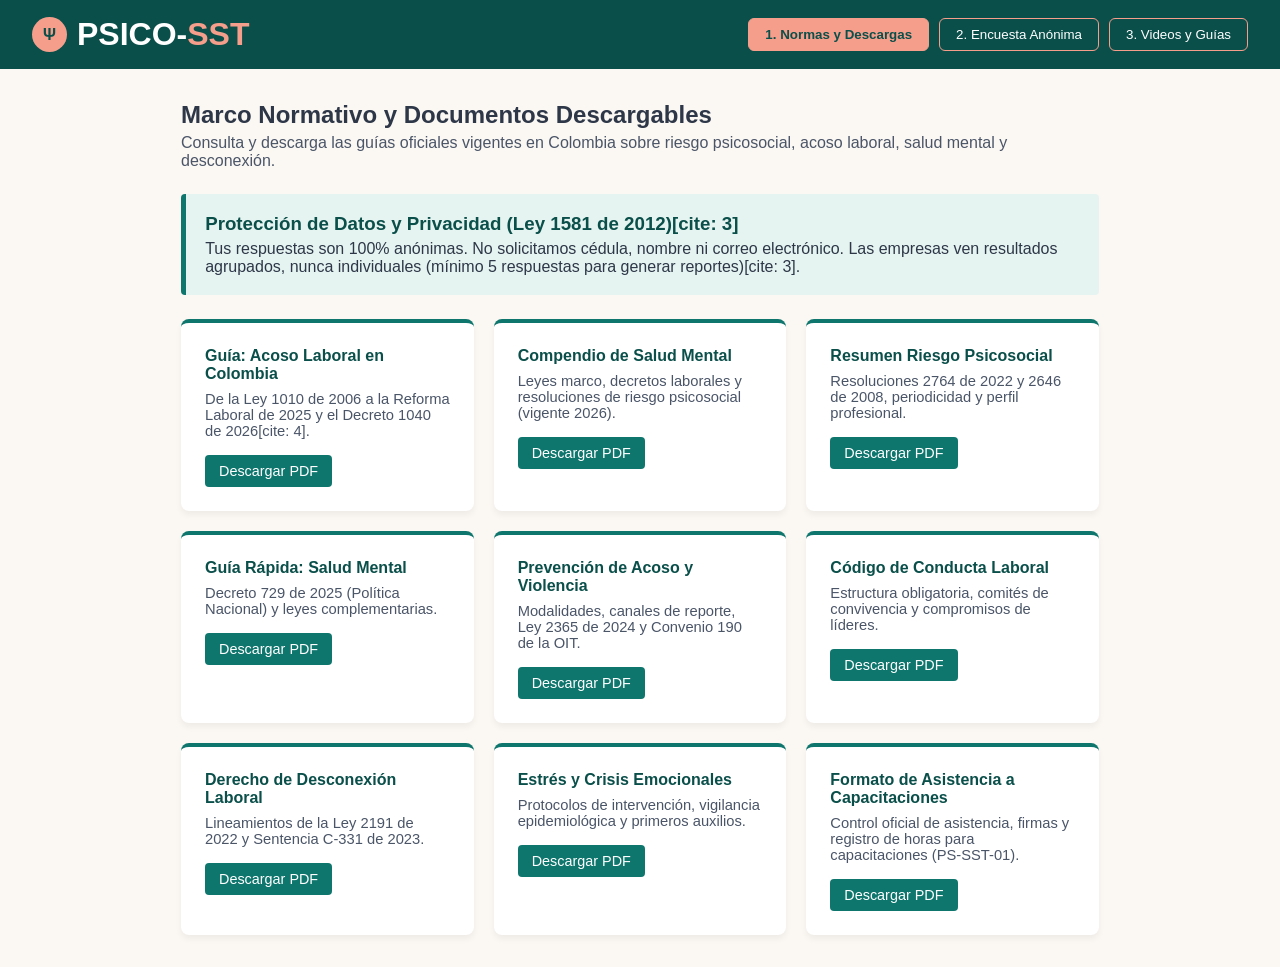
==== index.html @ b2d8d2ae "Add files via upload" ====
<!DOCTYPE html>
<html lang="es">
<head>
  <meta charset="UTF-8">
  <meta name="viewport" content="width=device-width, initial-scale=1.0">
  <title>Psico-SST | Salud Mental y Seguridad en el Trabajo</title>
  <link rel="stylesheet" href="styles.css">
</head>
<body>

  <!-- Encabezado Principal -->
  <header class="navbar">
    <div class="brand">
      <div class="shield-icon">Ψ</div>
      <h1>PSICO-<span>SST</span></h1>
    </div>
    <nav>
      <button type="button" class="nav-btn active" onclick="switchTab('modulo1', event)">1. Normas y Descargas</button>
      <button type="button" class="nav-btn" onclick="switchTab('modulo2', event)">2. Encuesta Anónima</button>
      <button type="button" class="nav-btn" onclick="switchTab('modulo3', event)">3. Videos y Guías</button>
    </nav>
  </header>

  <main class="container">

    <!-- MODULO 1: DOCUMENTACION Y NORMAS -->
    <section id="modulo1" class="tab-content active">
      <h2>Marco Normativo y Documentos Descargables</h2>
      <p class="section-desc">Consulta y descarga las guías oficiales vigentes en Colombia sobre riesgo psicosocial, acoso laboral, salud mental y desconexión.</p>

      <div class="legal-banner">
        <h3>Protección de Datos y Privacidad (Ley 1581 de 2012)[cite: 3]</h3>
        <p>Tus respuestas son 100% anónimas. No solicitamos cédula, nombre ni correo electrónico. Las empresas ven resultados agrupados, nunca individuales (mínimo 5 respuestas para generar reportes)[cite: 3].</p>
      </div>

      <div class="grid-cards">
        <div class="card">
          <h4>Guía: Acoso Laboral en Colombia</h4>
          <p>De la Ley 1010 de 2006 a la Reforma Laboral de 2025 y el Decreto 1040 de 2026[cite: 4].</p>
          <a href="assets/docs/leyes_acoso_laboral_colombia.pdf" download class="btn-download">Descargar PDF</a>
        </div>
        <div class="card">
          <h4>Compendio de Salud Mental</h4>
          <p>Leyes marco, decretos laborales y resoluciones de riesgo psicosocial (vigente 2026).</p>
          <a href="assets/docs/decretos_leyes_salud_mental_colombia.pdf" download class="btn-download">Descargar PDF</a>
        </div>
        <div class="card">
          <h4>Resumen Riesgo Psicosocial</h4>
          <p>Resoluciones 2764 de 2022 y 2646 de 2008, periodicidad y perfil profesional.</p>
          <a href="assets/docs/resumen_normativo_riesgo_psicosocial.pdf" download class="btn-download">Descargar PDF</a>
        </div>
        <div class="card">
          <h4>Guía Rápida: Salud Mental</h4>
          <p>Decreto 729 de 2025 (Política Nacional) y leyes complementarias.</p>
          <a href="assets/docs/decretos_salud_mental_colombia.pdf" download class="btn-download">Descargar PDF</a>
        </div>
        <div class="card">
          <h4>Prevención de Acoso y Violencia</h4>
          <p>Modalidades, canales de reporte, Ley 2365 de 2024 y Convenio 190 de la OIT.</p>
          <a href="assets/docs/acoso_laboral_y_violencia_colombia.pdf" download class="btn-download">Descargar PDF</a>
        </div>
        <div class="card">
          <h4>Código de Conducta Laboral</h4>
          <p>Estructura obligatoria, comités de convivencia y compromisos de líderes.</p>
          <a href="assets/docs/codigo_de_conducta_convivencia_laboral_colombia.pdf" download class="btn-download">Descargar PDF</a>
        </div>
        <div class="card">
          <h4>Derecho de Desconexión Laboral</h4>
          <p>Lineamientos de la Ley 2191 de 2022 y Sentencia C-331 de 2023.</p>
          <a href="assets/docs/desconexion_laboral_colombia.pdf" download class="btn-download">Descargar PDF</a>
        </div>
        <div class="card">
          <h4>Estrés y Crisis Emocionales</h4>
          <p>Protocolos de intervención, vigilancia epidemiológica y primeros auxilios.</p>
          <a href="assets/docs/estres_laboral_y_crisis_emocionales_colombia.pdf" download class="btn-download">Descargar PDF</a>
        </div>
        <div class="card">
          <h4>Formato de Asistencia a Capacitaciones</h4>
          <p>Control oficial de asistencia, firmas y registro de horas para capacitaciones (PS-SST-01).</p>
          <a href="assets/docs/Formato_Asistencia_Capacitaciones.pdf" download class="btn-download">Descargar PDF</a>
        </div>
      </div>
    </section>

    <!-- MODULO 2: ENCUESTA DE RIESGO PSICOSOCIAL -->
    <section id="modulo2" class="tab-content">
      <h2>Encuesta Anónima de Riesgo Psicosocial</h2>
      <p class="section-desc">Por favor responde con total sinceridad. Selecciona una opción para cada pregunta.</p>

      <form id="psicoForm">

        <div class="question-block">
          <p class="q-text">1. Al terminar mi jornada me siento con energía suficiente para atender mi vida personal.</p>
          <div class="options-group">
            <label><input type="radio" name="p1" value="Siempre" required> Siempre</label>
            <label><input type="radio" name="p1" value="Casi siempre"> Casi siempre</label>
            <label><input type="radio" name="p1" value="Casi nunca"> Casi nunca</label>
            <label><input type="radio" name="p1" value="Nunca"> Nunca</label>
          </div>
        </div>

        <div class="question-block">
          <p class="q-text">2. Logro manejar la presión de mi trabajo sin sentirme desbordado/a.</p>
          <div class="options-group">
            <label><input type="radio" name="p2" value="Siempre" required> Siempre</label>
            <label><input type="radio" name="p2" value="Casi siempre"> Casi siempre</label>
            <label><input type="radio" name="p2" value="Casi nunca"> Casi nunca</label>
            <label><input type="radio" name="p2" value="Nunca"> Nunca</label>
          </div>
        </div>

        <div class="question-block">
          <p class="q-text">3. Duermo bien y descanso lo suficiente durante la semana laboral.</p>
          <div class="options-group">
            <label><input type="radio" name="p3" value="Siempre" required> Siempre</label>
            <label><input type="radio" name="p3" value="Casi siempre"> Casi siempre</label>
            <label><input type="radio" name="p3" value="Casi nunca"> Casi nunca</label>
            <label><input type="radio" name="p3" value="Nunca"> Nunca</label>
          </div>
        </div>

        <div class="question-block">
          <p class="q-text">4. Cuando siento mucha tensión en el trabajo, puedo hacer una pausa para recuperarme.</p>
          <div class="options-group">
            <label><input type="radio" name="p4" value="Siempre" required> Siempre</label>
            <label><input type="radio" name="p4" value="Casi siempre"> Casi siempre</label>
            <label><input type="radio" name="p4" value="Casi nunca"> Casi nunca</label>
            <label><input type="radio" name="p4" value="Nunca"> Nunca</label>
          </div>
        </div>

        <div class="question-block">
          <p class="q-text">5. Puedo ignorar mensajes o llamadas de trabajo fuera de mi horario sin que mi jefe o equipo me lo reclamen.</p>
          <div class="options-group">
            <label><input type="radio" name="p5" value="Siempre" required> Siempre</label>
            <label><input type="radio" name="p5" value="Casi siempre"> Casi siempre</label>
            <label><input type="radio" name="p5" value="Casi nunca"> Casi nunca</label>
            <label><input type="radio" name="p5" value="Nunca"> Nunca</label>
          </div>
        </div>

        <div class="question-block">
          <p class="q-text">6. Mis vacaciones, permisos y días de descanso se respetan completos.</p>
          <div class="options-group">
            <label><input type="radio" name="p6" value="Siempre" required> Siempre</label>
            <label><input type="radio" name="p6" value="Casi siempre"> Casi siempre</label>
            <label><input type="radio" name="p6" value="Casi nunca"> Casi nunca</label>
            <label><input type="radio" name="p6" value="Nunca"> Nunca</label>
          </div>
        </div>

        <div class="question-block">
          <p class="q-text">7. Mi jefe o mi equipo evita pedirme tareas fuera de mi jornada, salvo urgencias justificadas.</p>
          <div class="options-group">
            <label><input type="radio" name="p7" value="Siempre" required> Siempre</label>
            <label><input type="radio" name="p7" value="Casi siempre"> Casi siempre</label>
            <label><input type="radio" name="p7" value="Casi nunca"> Casi nunca</label>
            <label><input type="radio" name="p7" value="Nunca"> Nunca</label>
          </div>
        </div>

        <div class="question-block">
          <p class="q-text">8. La cantidad de trabajo que tengo se puede cumplir dentro de mi jornada.</p>
          <div class="options-group">
            <label><input type="radio" name="p8" value="Siempre" required> Siempre</label>
            <label><input type="radio" name="p8" value="Casi siempre"> Casi siempre</label>
            <label><input type="radio" name="p8" value="Casi nunca"> Casi nunca</label>
            <label><input type="radio" name="p8" value="Nunca"> Nunca</label>
          </div>
        </div>

        <div class="question-block">
          <p class="q-text">9. Cuando tengo un problema o dudas en el trabajo, recibo apoyo de mi jefe o de mis compañeros.</p>
          <div class="options-group">
            <label><input type="radio" name="p9" value="Siempre" required> Siempre</label>
            <label><input type="radio" name="p9" value="Casi siempre"> Casi siempre</label>
            <label><input type="radio" name="p9" value="Casi nunca"> Casi nunca</label>
            <label><input type="radio" name="p9" value="Nunca"> Nunca</label>
          </div>
        </div>

        <div class="question-block">
          <p class="q-text">10. Me siento respetado/a y tratado/a con dignidad en mi lugar de trabajo.</p>
          <div class="options-group">
            <label><input type="radio" name="p10" value="Siempre" required> Siempre</label>
            <label><input type="radio" name="p10" value="Casi siempre"> Casi siempre</label>
            <label><input type="radio" name="p10" value="Casi nunca"> Casi nunca</label>
            <label><input type="radio" name="p10" value="Nunca"> Nunca</label>
          </div>
        </div>

        <div class="question-block">
          <p class="q-text">11. Me siento cómodo/a usando aplicaciones en mi celular para temas de mi trabajo.</p>
          <div class="options-group">
            <label><input type="radio" name="p11" value="Siempre" required> Siempre</label>
            <label><input type="radio" name="p11" value="Casi siempre"> Casi siempre</label>
            <label><input type="radio" name="p11" value="Casi nunca"> Casi nunca</label>
            <label><input type="radio" name="p11" value="Nunca"> Nunca</label>
          </div>
        </div>

        <div class="question-block">
          <p class="q-text">12. Me gustaría contar con una app que me explique mis derechos sobre salud mental en el trabajo.</p>
          <div class="options-group">
            <label><input type="radio" name="p12" value="Siempre" required> Siempre</label>
            <label><input type="radio" name="p12" value="Casi siempre"> Casi siempre</label>
            <label><input type="radio" name="p12" value="Casi nunca"> Casi nunca</label>
            <label><input type="radio" name="p12" value="Nunca"> Nunca</label>
          </div>
        </div>

        <div class="question-block">
          <p class="q-text">13. Prefiero capacitarme en riesgo psicosocial con módulos cortos y digitales que con charlas largas.</p>
          <div class="options-group">
            <label><input type="radio" name="p13" value="Siempre" required> Siempre</label>
            <label><input type="radio" name="p13" value="Casi siempre"> Casi siempre</label>
            <label><input type="radio" name="p13" value="Casi nunca"> Casi nunca</label>
            <label><input type="radio" name="p13" value="Nunca"> Nunca</label>
          </div>
        </div>

        <div class="question-block">
          <p class="q-text">14. Confiaría en reportar una situación de acoso o malestar laboral a través de una app, si es confidencial.</p>
          <div class="options-group">
            <label><input type="radio" name="p14" value="Siempre" required> Siempre</label>
            <label><input type="radio" name="p14" value="Casi siempre"> Casi siempre</label>
            <label><input type="radio" name="p14" value="Casi nunca"> Casi nunca</label>
            <label><input type="radio" name="p14" value="Nunca"> Nunca</label>
          </div>
        </div>

        <div class="question-block">
          <p class="q-text">15. Creo que mi empresa debería ofrecer más herramientas digitales para cuidar la salud mental de sus trabajadores.</p>
          <div class="options-group">
            <label><input type="radio" name="p15" value="Siempre" required> Siempre</label>
            <label><input type="radio" name="p15" value="Casi siempre"> Casi siempre</label>
            <label><input type="radio" name="p15" value="Casi nunca"> Casi nunca</label>
            <label><input type="radio" name="p15" value="Nunca"> Nunca</label>
          </div>
        </div>

        <button type="submit" class="btn-submit">Enviar Respuestas Anónimas</button>
      </form>
      <div id="surveyFeedback" class="feedback-msg"></div>
    </section>

    <!-- MODULO 3: REPOSITORIO DE VIDEOS Y GUIAS PRÁCTICAS -->
    <section id="modulo3" class="tab-content">
      <h2>Divulgación y Pausas Activas Interactivas</h2>
      <p class="section-desc">Cápsulas audiovisuales y guías visuales paso a paso para el autocuidado y la salud mental.</p>

      <!-- Subsección de Infografías Prácticas con clase zoomable -->
      <h3 style="color: var(--verde-profundo); margin-top: 1.5rem; margin-bottom: 1rem;">Guías Visuales de Autocuidado (Haz clic para ampliar)</h3>
      
      <div class="grid-cards">
        <div class="card">
          <h4>Relajación Muscular (Tensa y Suelta)</h4>
          <p>Técnica de 6 pasos para liberar tensión física en manos, brazos, cuello y cuerpo.</p>
          <img src="assets/images/relajacion_muscular.png" alt="Relajación muscular" class="zoomable-img">
        </div>

        <div class="card">
          <h4>Cómo Relajarte y Respirar Paso a Paso</h4>
          <p>Ejercicios de postura, respiración abdominal y escaneo corporal.</p>
          <img src="assets/images/relajacion_respiracion.png" alt="Relajación y respiración" class="zoomable-img">
        </div>

        <div class="card">
          <h4>Protocolo ante Ataques de Pánico</h4>
          <p>Pasos de emergencia para recuperar el control de la respiración y la calma.</p>
          <img src="assets/images/respiracion_panico.png" alt="Ataque de pánico" class="zoomable-img">
        </div>

        <div class="card">
          <h4>Qué Hacer en Caso de Cansancio Extremo</h4>
          <p>Pautas breves de recuperación, hidratación y comunicación con líderes.</p>
          <img src="assets/images/cansancio_extremo.png" alt="Cansancio extremo" class="zoomable-img">
        </div>
      </div>

      <!-- Repositorio de Videos (Requieren formato .mp4) -->
      <h3 style="color: var(--verde-profundo); margin-top: 2.5rem; margin-bottom: 1rem;">Cápsulas Audiovisuales</h3>
      <div class="grid-cards">
        <div class="card video-card">
          <h4>Manejo del Estrés y Autorregulación</h4>
          <div class="video-container">
            <video controls controlsList="nodownload" preload="metadata" style="width: 100%; border-radius: 6px;">
              <source src="assets/video/manejo_estres.mp4" type="video/mp4">
              Tu navegador no soporta la reproducción de video.
            </video>
          </div>
        </div>

        <div class="card video-card">
          <h4>Comunicación Asertiva y Resolución de Conflictos</h4>
          <div class="video-container">
            <video controls controlsList="nodownload" preload="metadata" style="width: 100%; border-radius: 6px;">
              <source src="assets/video/comunicacion_asertiva.mp4" type="video/mp4">
              Tu navegador no soporta la reproducción de video.
            </video>
          </div>
        </div>

        <div class="card video-card">
          <h4>Desconexión Laboral y Equilibrio Personal</h4>
          <div class="video-container">
            <video controls controlsList="nodownload" preload="metadata" style="width: 100%; border-radius: 6px;">
              <source src="assets/video/desconexion_laboral.mp4" type="video/mp4">
              Tu navegador no soporta la reproducción de video.
            </video>
          </div>
        </div>
      </div>
    </section>

  </main>

  <!-- MODAL / VISOR DE IMAGEN AMPLIADA -->
  <div id="imageModal" class="modal">
    <span class="modal-close">&times;</span>
    <img class="modal-content" id="modalImg">
  </div>

  <script src="app.js"></script>
</body>
</html>
---- styles.css ----
:root {
  --verde-profundo: #0A4F4A;
  --verde-cuidado: #0F766E;
  --coral: #F59E8B;
  --coral-intenso: #C2442B;
  --crema: #FBF7F2;
  --texto: #2D3748;
}

* {
  box-sizing: border-box;
  margin: 0;
  padding: 0;
  font-family: 'Segoe UI', Tahoma, Geneva, Verdana, sans-serif;
}

body {
  background-color: var(--crema);
  color: var(--texto);
}

.navbar {
  background-color: var(--verde-profundo);
  color: white;
  padding: 1rem 2rem;
  display: flex;
  justify-content: space-between;
  align-items: center;
  flex-wrap: wrap;
  gap: 15px;
}

.brand {
  display: flex;
  align-items: center;
  gap: 10px;
}

.shield-icon {
  background-color: var(--coral);
  color: var(--verde-profundo);
  width: 35px;
  height: 35px;
  border-radius: 50%;
  display: flex;
  align-items: center;
  justify-content: center;
  font-weight: bold;
}

.brand h1 span {
  color: var(--coral);
}

nav {
  display: flex;
  gap: 10px;
  flex-wrap: wrap;
}

.nav-btn {
  background: transparent;
  border: 1px solid var(--coral);
  color: white;
  padding: 8px 16px;
  border-radius: 6px;
  cursor: pointer;
  transition: 0.3s;
}

.nav-btn.active, .nav-btn:hover {
  background-color: var(--coral);
  color: var(--verde-profundo);
  font-weight: bold;
}

.container {
  max-width: 950px;
  margin: 2rem auto;
  padding: 0 1rem;
}

.section-desc {
  margin-top: 5px;
  margin-bottom: 15px;
  color: #4A5568;
}

.tab-content {
  display: none;
}

.tab-content.active {
  display: block;
}

.legal-banner {
  background-color: #E6F4F1;
  border-left: 5px solid var(--verde-cuidado);
  padding: 1.2rem;
  margin: 1.5rem 0;
  border-radius: 4px;
}

.legal-banner h3 {
  color: var(--verde-profundo);
  margin-bottom: 5px;
}

.grid-cards {
  display: grid;
  grid-template-columns: repeat(auto-fit, minmax(280px, 1fr));
  gap: 20px;
  margin-top: 1.5rem;
}

.card {
  background: white;
  padding: 1.5rem;
  border-radius: 8px;
  box-shadow: 0 4px 6px rgba(0,0,0,0.05);
  border-top: 4px solid var(--verde-cuidado);
}

.card h4 {
  color: var(--verde-profundo);
  margin-bottom: 8px;
}

.card p {
  font-size: 0.92rem;
  color: #4A5568;
}

/* Estilos de las imágenes con zoom y cursor de lupa */
.zoomable-img {
  width: 100%;
  border-radius: 6px;
  margin-top: 10px;
  cursor: zoom-in;
  transition: transform 0.2s ease, opacity 0.2s ease;
}

.zoomable-img:hover {
  opacity: 0.9;
  transform: scale(1.01);
}

/* Ventana Modal / Visor de Imagen en Grande */
.modal {
  display: none;
  position: fixed;
  z-index: 1000;
  padding-top: 60px;
  left: 0;
  top: 0;
  width: 100%;
  height: 100%;
  overflow: auto;
  background-color: rgba(10, 79, 74, 0.9);
}

.modal-content {
  margin: auto;
  display: block;
  max-width: 85%;
  max-height: 85vh;
  border-radius: 8px;
  box-shadow: 0 8px 16px rgba(0,0,0,0.3);
  animation: zoomEffect 0.3s ease;
}

@keyframes zoomEffect {
  from {transform:scale(0.8); opacity: 0;}
  to {transform:scale(1); opacity: 1;}
}

.modal-close {
  position: absolute;
  top: 25px;
  right: 35px;
  color: #fff;
  font-size: 45px;
  font-weight: bold;
  cursor: pointer;
  transition: 0.2s;
}

.modal-close:hover {
  color: var(--coral);
}

.btn-download {
  display: inline-block;
  margin-top: 1rem;
  background-color: var(--verde-cuidado);
  color: white;
  padding: 8px 14px;
  text-decoration: none;
  border-radius: 4px;
  font-weight: 500;
  font-size: 0.9rem;
}

.btn-download:hover {
  background-color: var(--verde-profundo);
}

.question-block {
  background: white;
  padding: 1.2rem;
  margin-bottom: 1.2rem;
  border-radius: 8px;
  box-shadow: 0 2px 4px rgba(0,0,0,0.04);
}

.q-text {
  font-weight: 600;
  margin-bottom: 10px;
  color: var(--verde-profundo);
}

.options-group {
  display: flex;
  gap: 20px;
  flex-wrap: wrap;
}

.options-group label {
  cursor: pointer;
  display: flex;
  align-items: center;
  gap: 6px;
}

.btn-submit {
  background-color: var(--coral-intenso);
  color: white;
  border: none;
  padding: 14px 28px;
  font-size: 1rem;
  border-radius: 6px;
  cursor: pointer;
  font-weight: bold;
  margin-top: 1rem;
  width: 100%;
}

.btn-submit:hover {
  background-color: #A33621;
}

.feedback-msg {
  text-align: center;
  font-size: 1.1rem;
  font-weight: bold;
}

.video-container video {
  width: 100%;
  border-radius: 6px;
  margin-top: 10px;
}
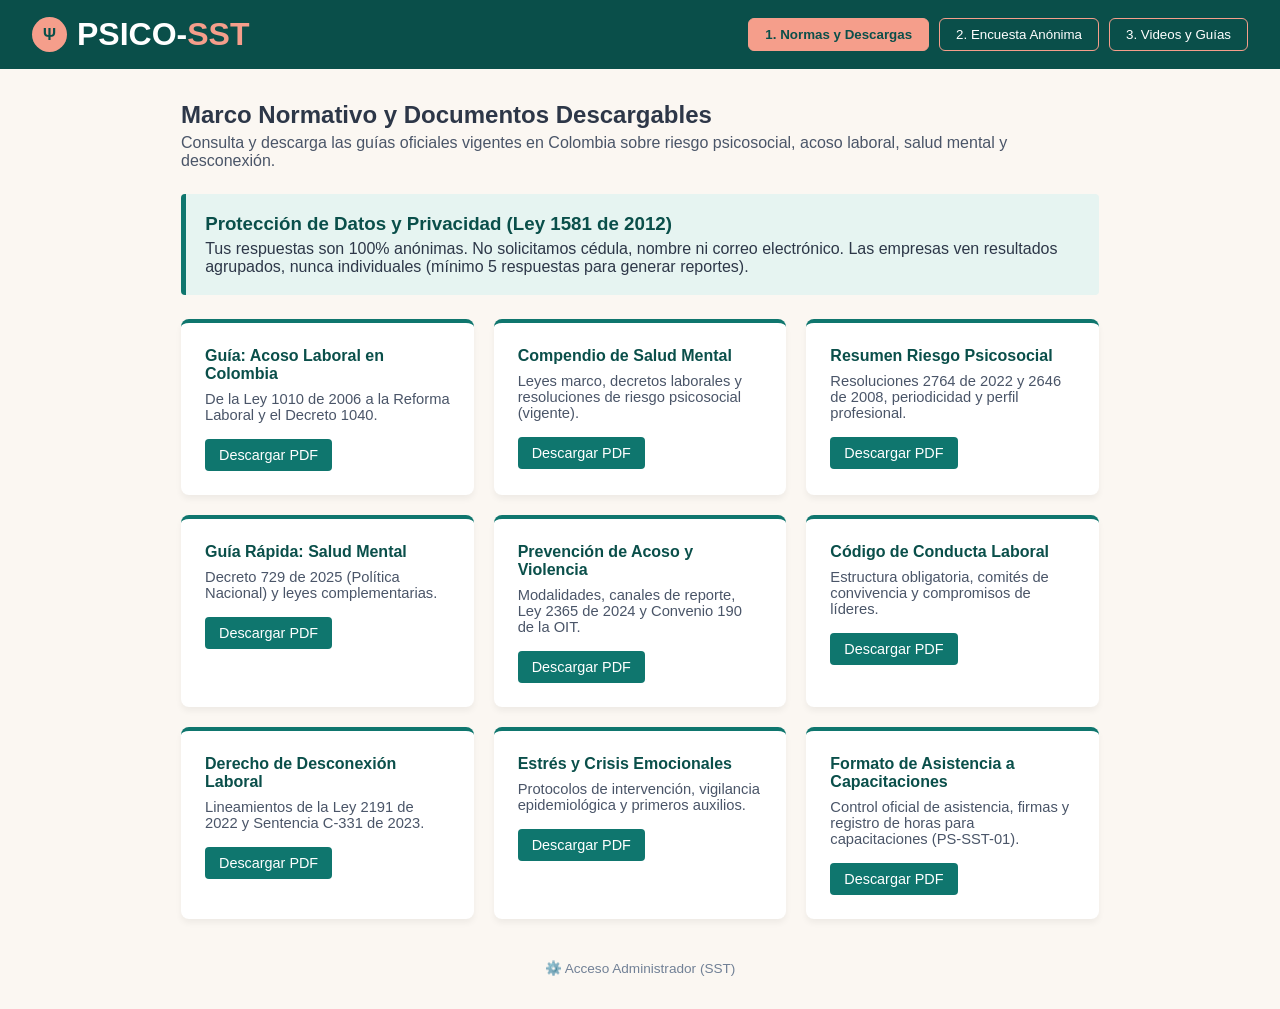
==== commit c5c51494: "Update index.html" ====
--- a/index.html
+++ b/index.html
@@ -29,19 +29,19 @@
       <p class="section-desc">Consulta y descarga las guías oficiales vigentes en Colombia sobre riesgo psicosocial, acoso laboral, salud mental y desconexión.</p>
 
       <div class="legal-banner">
-        <h3>Protección de Datos y Privacidad (Ley 1581 de 2012)[cite: 3]</h3>
-        <p>Tus respuestas son 100% anónimas. No solicitamos cédula, nombre ni correo electrónico. Las empresas ven resultados agrupados, nunca individuales (mínimo 5 respuestas para generar reportes)[cite: 3].</p>
+        <h3>Protección de Datos y Privacidad (Ley 1581 de 2012)</h3>
+        <p>Tus respuestas son 100% anónimas. No solicitamos cédula, nombre ni correo electrónico. Las empresas ven resultados agrupados, nunca individuales (mínimo 5 respuestas para generar reportes).</p>
       </div>
 
       <div class="grid-cards">
         <div class="card">
           <h4>Guía: Acoso Laboral en Colombia</h4>
-          <p>De la Ley 1010 de 2006 a la Reforma Laboral de 2025 y el Decreto 1040 de 2026[cite: 4].</p>
+          <p>De la Ley 1010 de 2006 a la Reforma Laboral y el Decreto 1040.</p>
           <a href="assets/docs/leyes_acoso_laboral_colombia.pdf" download class="btn-download">Descargar PDF</a>
         </div>
         <div class="card">
           <h4>Compendio de Salud Mental</h4>
-          <p>Leyes marco, decretos laborales y resoluciones de riesgo psicosocial (vigente 2026).</p>
+          <p>Leyes marco, decretos laborales y resoluciones de riesgo psicosocial (vigente).</p>
           <a href="assets/docs/decretos_leyes_salud_mental_colombia.pdf" download class="btn-download">Descargar PDF</a>
         </div>
         <div class="card">
@@ -249,7 +249,7 @@
       <h2>Divulgación y Pausas Activas Interactivas</h2>
       <p class="section-desc">Cápsulas audiovisuales y guías visuales paso a paso para el autocuidado y la salud mental.</p>
 
-      <!-- Subsección de Infografías Prácticas con clase zoomable -->
+      <!-- Subsección de Infografías Prácticas con Zoom -->
       <h3 style="color: var(--verde-profundo); margin-top: 1.5rem; margin-bottom: 1rem;">Guías Visuales de Autocuidado (Haz clic para ampliar)</h3>
       
       <div class="grid-cards">
@@ -278,7 +278,7 @@
         </div>
       </div>
 
-      <!-- Repositorio de Videos (Requieren formato .mp4) -->
+      <!-- Repositorio de Videos .mp4 -->
       <h3 style="color: var(--verde-profundo); margin-top: 2.5rem; margin-bottom: 1rem;">Cápsulas Audiovisuales</h3>
       <div class="grid-cards">
         <div class="card video-card">
@@ -313,6 +313,11 @@
       </div>
     </section>
 
+    <!-- Enlace discreto de acceso al panel administrador -->
+    <div style="text-align: center; margin: 40px 0 20px 0;">
+      <a href="control.html" style="color: #718096; font-size: 0.85rem; text-decoration: none;">⚙️ Acceso Administrador (SST)</a>
+    </div>
+
   </main>
 
   <!-- MODAL / VISOR DE IMAGEN AMPLIADA -->
@@ -323,4 +328,4 @@
 
   <script src="app.js"></script>
 </body>
-</html>+</html>
